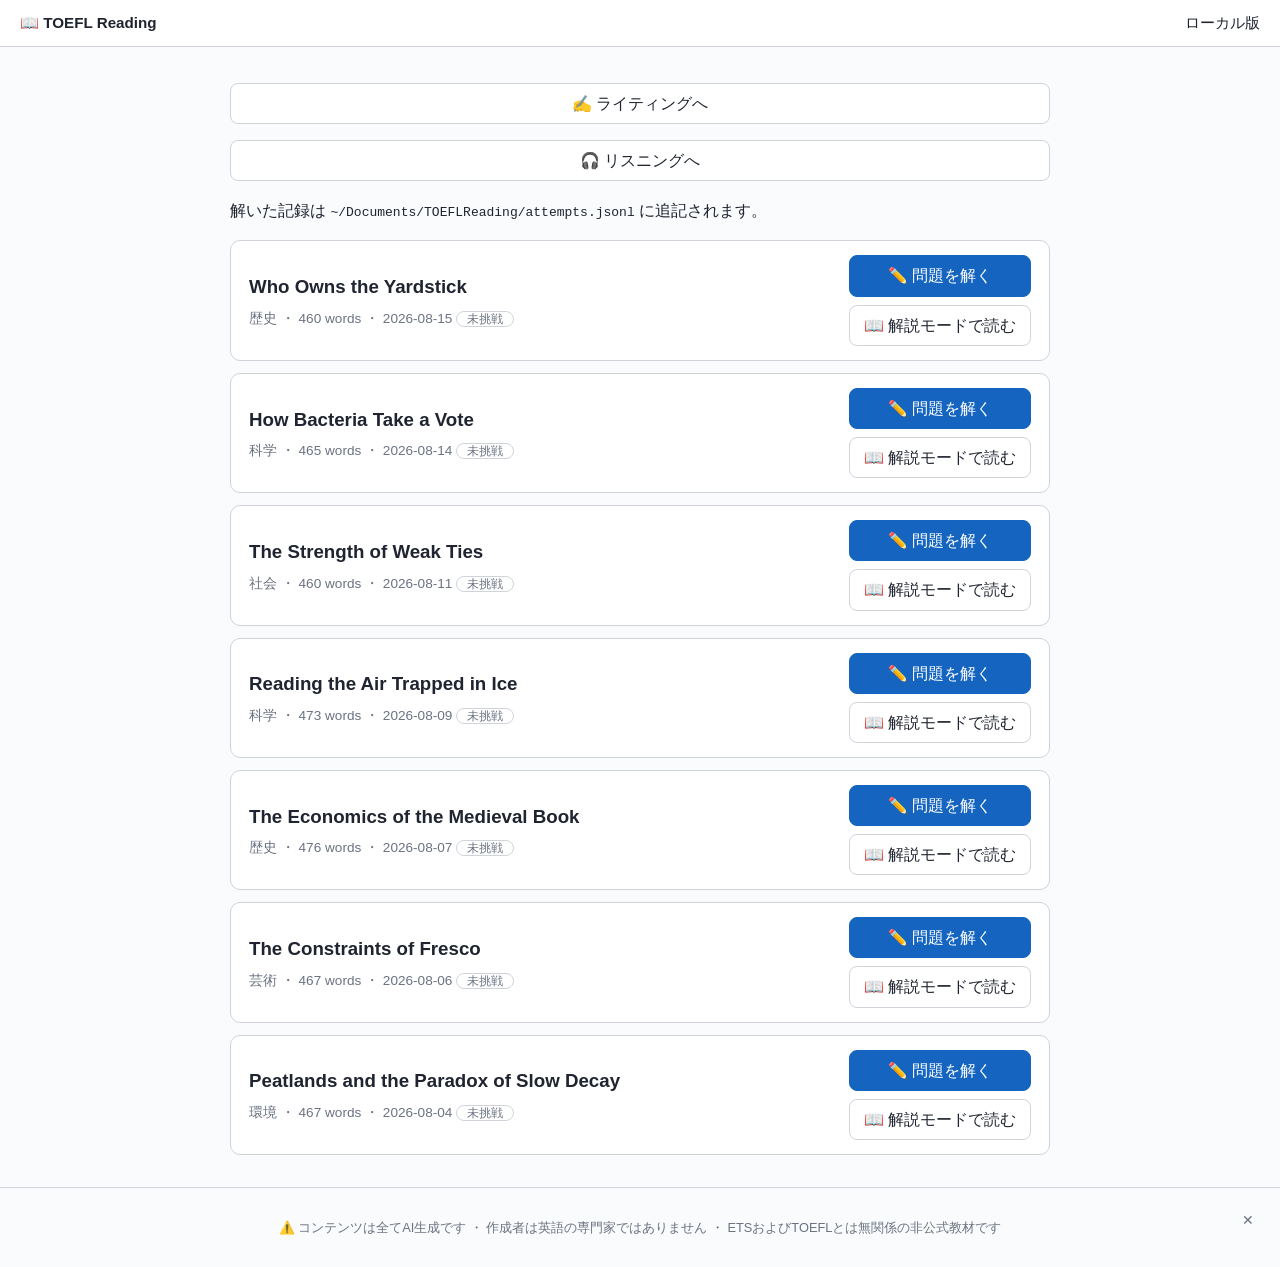
==== app/ui/index.html @ ea63d79f "feat: リスニングの一覧画面を追加する 読解・ライティングの一覧と同じカードの形にした。再生時間は保存せず、 語数から毎分150語で概算する(台本を直すたびに実時間と食い違わないため)。  Co-" ====
<!DOCTYPE html>
<html lang="ja">
<head>
  <meta charset="utf-8">
  <title>TOEFL Reading</title>
  <link rel="stylesheet" href="../../docs/css/style.css">
</head>
<body>
  <header class="site-header">
    <a class="brand" href="index.html">📖 TOEFL Reading</a>
    <span>ローカル版</span>
  </header>
  <main class="page">
    <p class="card-actions"><a class="button" href="writing.html">✍️ ライティングへ</a></p>
    <p class="card-actions"><a class="button" href="listening.html">🎧 リスニングへ</a></p>
    <p>解いた記録は <code>~/Documents/TOEFLReading/attempts.jsonl</code> に追記されます。</p>
    <div id="passage-list"><p class="hint">読み込み中…</p></div>
  </main>
  <footer class="site-footer">
    <p>⚠️ コンテンツは全てAI生成です ・ 作成者は英語の専門家ではありません ・ ETSおよびTOEFLとは無関係の非公式教材です</p>
  </footer>
  <script src="../../docs/js/escape.js"></script>
  <script src="../../docs/js/textmatch.js"></script>
  <script src="../../docs/js/footer.js"></script>
  <script src="js/store.native.js"></script>
  <script>
    window.READER_URL = "reader.html";
    window.DATA_BASE = "../../docs/";
  </script>
  <script src="../../docs/js/app.js"></script>
</body>
</html>
---- docs/css/style.css ----
:root {
  --accent: #1565c0;
  --accent-green: #2e7d32;
  --danger: #c62828;
  --border: #d0d4da;
  --bg: #fafbfc;
  --text: #1f2430;
  --muted: #6b7280;
}
* { box-sizing: border-box; }
body {
  margin: 0;
  font-family: -apple-system, BlinkMacSystemFont, "Hiragino Sans", "Noto Sans JP", sans-serif;
  color: var(--text);
  background: var(--bg);
  line-height: 1.7;
  /* ヘッダーとフッターの実高から本文領域が決まるようにする(固定値を持たない) */
  display: flex;
  flex-direction: column;
  min-height: 100vh;
}
/* リーダー画面のみビューポート高に固定する。min-height だけでは上限にならず、
   #reader-main が内容分まで伸びてペインの overflow が発動しないため。 */
body.reader-page { height: 100vh; overflow: hidden; }
a { color: var(--accent); }

.site-header {
  display: flex; justify-content: space-between; align-items: center; gap: 12px;
  padding: 10px 20px; border-bottom: 1px solid var(--border); background: #fff;
  font-size: .95em;
}
.site-header .brand { font-weight: 700; color: var(--text); text-decoration: none; }
.site-footer {
  padding: 16px 20px; border-top: 1px solid var(--border);
  font-size: .8em; color: var(--muted); text-align: center;
}
/* 免責フッターの折りたたみ(js/footer.js が組み立てる) */
.footer-full { position: relative; }
.footer-toggle {
  position: absolute; top: -6px; right: 0;
  border: none; background: none; color: var(--muted);
  padding: 2px 6px; font-size: 1.1em; line-height: 1; cursor: pointer;
}
.footer-toggle:hover { color: var(--text); }
.footer-mini { margin: 0; }
.footer-expand {
  border: none; background: none; padding: 0;
  font: inherit; color: inherit; cursor: pointer;
  text-decoration: underline dotted;
}
.footer-expand:hover { color: var(--text); }
.site-footer.collapsed .footer-full { display: none; }
.site-footer:not(.collapsed) .footer-mini { display: none; }

/* 一覧・ガイド */
.page { max-width: 860px; margin: 0 auto; padding: 20px; flex: 1; width: 100%; }
.prose { max-width: 720px; margin: 0 auto; padding: 20px; flex: 1; width: 100%; }
.prose pre { background: #eef1f5; padding: 12px; border-radius: 8px; overflow-x: auto; }
.card {
  display: flex; justify-content: space-between; align-items: center; gap: 16px;
  background: #fff; border: 1px solid var(--border); border-radius: 10px;
  padding: 14px 18px; margin-bottom: 12px;
}
.card h3 { margin: 0 0 4px; }
.card .meta { margin: 0; font-size: .85em; color: var(--muted); }
.card-actions { display: flex; flex-direction: column; gap: 8px; flex-shrink: 0; }
.badge { border: 1px solid var(--border); border-radius: 12px; padding: 1px 10px; font-size: .85em; }
.badge.done { border-color: var(--accent-green); color: var(--accent-green); }

/* ボタン */
.button, button {
  font: inherit; padding: 6px 14px; border-radius: 8px; border: 1px solid var(--border);
  background: #fff; color: var(--text); cursor: pointer;
  text-decoration: none; text-align: center; display: inline-block;
}
.button.primary, button.primary { background: var(--accent); border-color: var(--accent); color: #fff; }
button.anki { background: var(--accent-green); border-color: var(--accent-green); color: #fff; }
button:disabled { opacity: .4; cursor: not-allowed; }

/* リーダー左右分割 */
#reader-main { display: flex; flex: 1; min-height: 0; }
#passage-pane, #prompt-pane {
  flex: 1.2; padding: 18px 24px; border-right: 1px solid var(--border);
  overflow-y: auto; background: #fff; min-height: 0;
}
#right-pane { flex: 1; overflow-y: auto; min-height: 0; }
mark { background: rgba(21, 101, 192, .25); padding: 0 2px; }

/* 解答モード */
.question-card { padding: 18px 20px; }
.choices { display: flex; flex-direction: column; gap: 8px; margin: 12px 0; }
.choice { text-align: left; }
.choice.selected { border-color: var(--accent); background: rgba(21, 101, 192, .08); }
.nav-row { display: flex; justify-content: space-between; margin-top: 16px; }
.result-card { padding: 30px 20px; text-align: center; }
.result-card .score { font-size: 1.8em; font-weight: 700; margin: 0 0 8px; }

/* 解説モード */
.w { cursor: pointer; }
.w:hover { text-decoration: underline; }
.w.vocab-word { border-bottom: 1px dotted rgba(46, 125, 50, .75); }
/* 台本の話者名。本文と区別できれば十分なので色だけ変える。 */
.speaker { color: var(--muted); }
.w.active { outline: 2px solid var(--accent-green); background: rgba(46, 125, 50, .3); }
.tabs { display: flex; border-bottom: 1px solid var(--border); }
.tab { flex: 1; border: none; border-radius: 0; background: none; padding: 10px; color: var(--muted); }
.tab.on { font-weight: 700; color: var(--text); border-bottom: 2px solid var(--accent-green); }
#panel-body { padding: 14px 18px; font-size: .95em; }
#panel-body p { margin: 2px 0 6px; }
.label {
  font-size: .72em; text-transform: uppercase; letter-spacing: .05em;
  color: var(--muted); margin-top: 10px;
}
.word { margin: 0 0 6px; font-size: 1.2em; }
/* システム辞書の本文。改行と発音記号をそのまま活かす。
   語によっては1800字を超えるため、パネル全体を押し下げないよう高さを止める。 */
.dict-text {
  white-space: pre-wrap;
  max-height: 16em; overflow-y: auto;
  border-left: 2px solid var(--border); padding-left: 10px;
}
.btn-row { display: flex; gap: 8px; align-items: center; margin-top: 12px; }
.hint { color: var(--muted); font-size: .85em; }
.error { color: var(--danger); padding: 20px; }
.quiz-review { border: 1px solid var(--border); border-radius: 8px; padding: 10px 12px; margin-bottom: 10px; }
.quiz-review.ok { border-left: 3px solid var(--accent-green); }
.quiz-review.ng { border-left: 3px solid var(--danger); }
.explanation { color: var(--muted); font-size: .9em; }

/* モーダル */
.modal-backdrop {
  position: fixed; inset: 0; background: rgba(0, 0, 0, .4);
  display: flex; align-items: center; justify-content: center;
}
.modal { background: #fff; border-radius: 10px; padding: 20px 24px; min-width: 280px; }
.modal input {
  font: inherit; padding: 6px 8px; border: 1px solid var(--border);
  border-radius: 6px; width: 100%;
}

@media (max-width: 800px) {
  /* 縦積みでは各ペインを個別スクロールさせず、ページ全体をスクロールさせる */
  body.reader-page { height: auto; overflow: visible; }
  #reader-main { flex-direction: column; flex: none; }
  #passage-pane, #prompt-pane, #right-pane { overflow-y: visible; }
  #passage-pane, #prompt-pane { border-right: none; border-bottom: 1px solid var(--border); }
  .card { flex-direction: column; align-items: stretch; }
}

/* --- ライティング --- */
#prompt-pane .post {
  background: #f7f7f5;
  border-left: 3px solid #ccc;
  padding: 12px 16px;
  margin: 12px 0;
}
#prompt-pane .post-professor { border-left-color: #2e7d32; }
#prompt-pane .post-name { font-weight: 600; margin: 0 0 4px; }
.attempts { list-style: none; margin: -6px 0 12px; padding: 0 18px; }
.attempts li { margin: 2px 0; }
#essay-input {
  width: 100%;
  min-height: 320px;
  font: inherit;
  line-height: 1.7;
  padding: 12px;
  border: 1px solid #ccc;
  border-radius: 4px;
  resize: vertical;
}
#timer.over { color: #c62828; font-weight: 600; }
.pane-header {
  display: flex;
  justify-content: space-between;
  align-items: baseline;
}
.grading { padding: 40px 0; text-align: center; }
.criterion { margin: 12px 0; }
.criterion-name { margin: 0 0 2px; }
.correction {
  border-left: 3px solid #e0a800;
  padding: 8px 14px;
  margin: 12px 0;
}
.correction .original { color: #777; text-decoration: line-through; margin: 0; }
.correction .revised { margin: 4px 0; }
.essay-text {
  white-space: pre-wrap;
  background: #f7f7f5;
  padding: 12px;
  border-radius: 4px;
  font: inherit;
  line-height: 1.7;
}
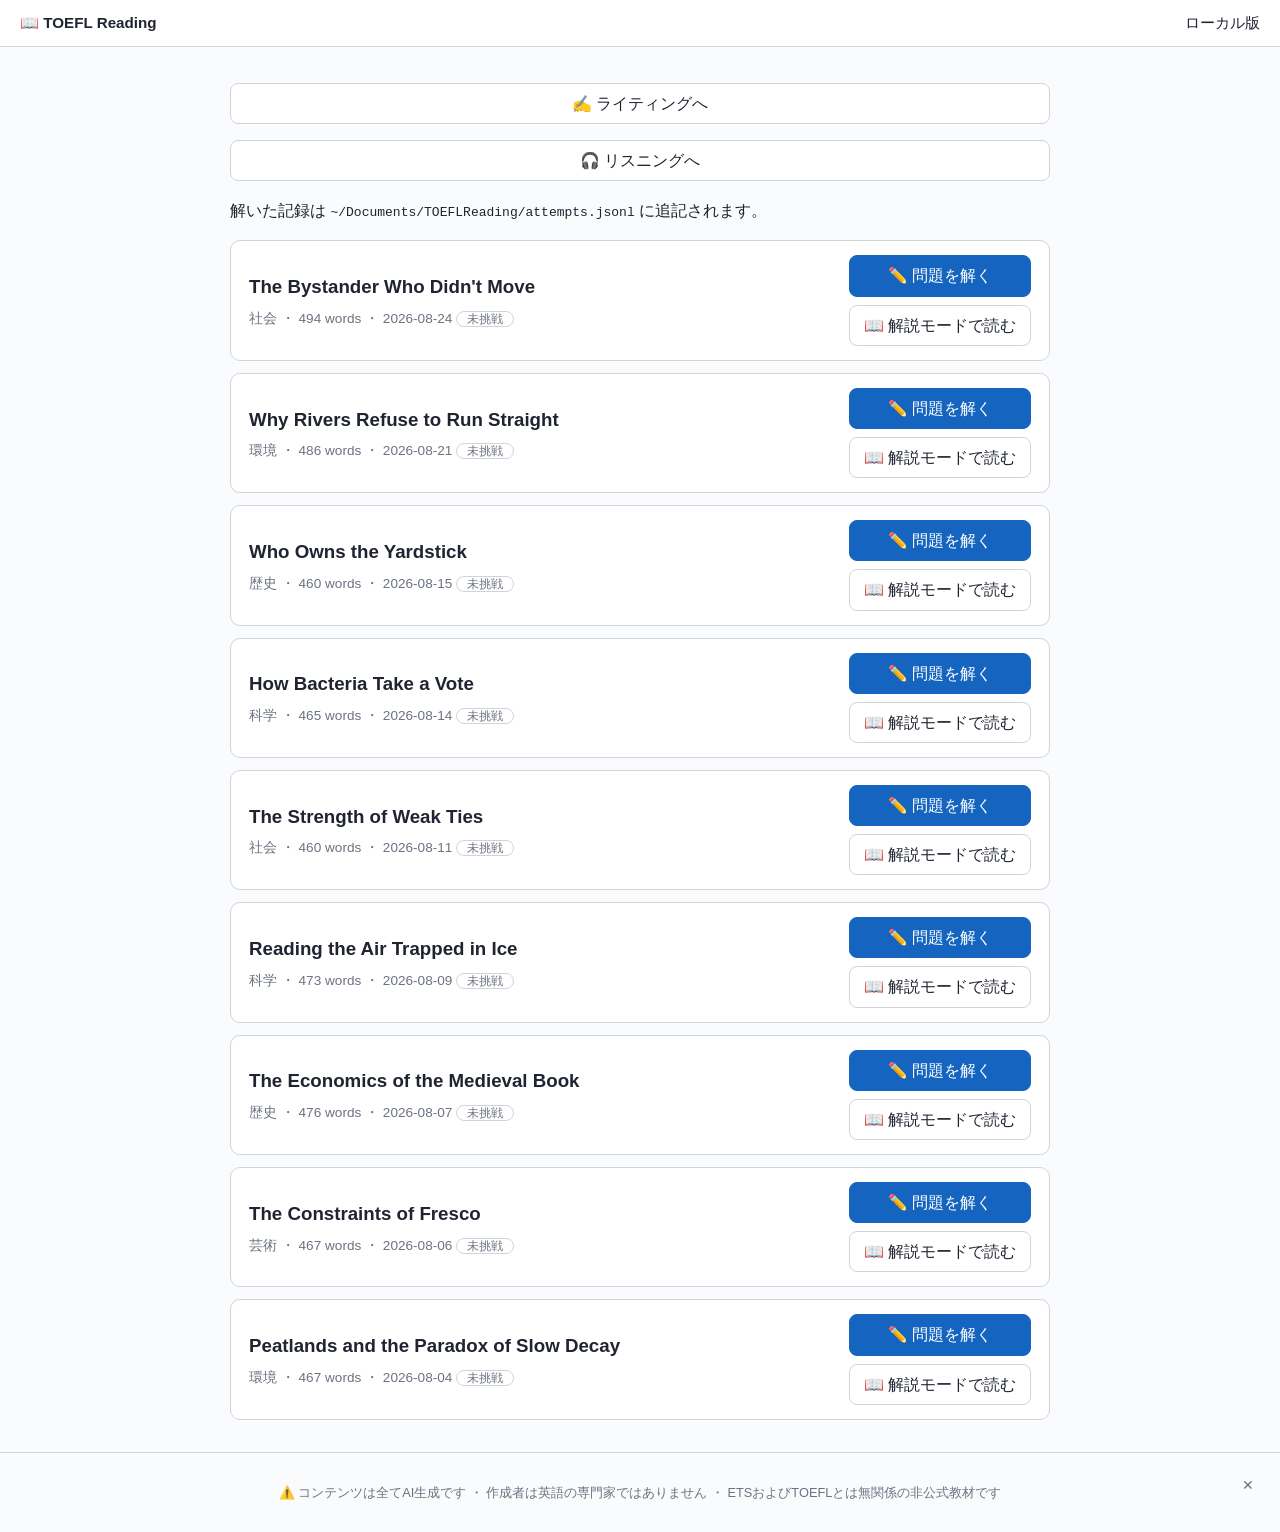
==== commit 80037e7e: "feat: window.webkit.messageHandlersをwry IPC向けにポリフィルする 既存の*.native.jsは無変更のまま、app-shell(wry)のwindow.ip" ====
--- a/app/ui/index.html
+++ b/app/ui/index.html
@@ -22,6 +22,7 @@
   <script src="../../docs/js/escape.js"></script>
   <script src="../../docs/js/textmatch.js"></script>
   <script src="../../docs/js/footer.js"></script>
+  <script src="js/native-ipc-shim.js"></script>
   <script src="js/store.native.js"></script>
   <script>
     window.READER_URL = "reader.html";
--- a/docs/css/style.css
+++ b/docs/css/style.css
@@ -112,13 +112,52 @@
   color: var(--muted); margin-top: 10px;
 }
 .word { margin: 0 0 6px; font-size: 1.2em; }
-/* システム辞書の本文。改行と発音記号をそのまま活かす。
-   語によっては1800字を超えるため、パネル全体を押し下げないよう高さを止める。 */
-.dict-text {
-  white-space: pre-wrap;
-  max-height: 16em; overflow-y: auto;
-  border-left: 2px solid var(--border); padding-left: 10px;
-}
+/* システム辞書。辞書が返すのは改行を1つも含まない一続きのテキストで、
+   語によっては2万字を超える(the=14,070字, set=15,910字, take=26,310字)。
+   dictformat.js が切り分けた塊をここで組み直す。
+   パネル全体を押し下げないよう、高さは止めて中でスクロールさせる。
+   #panel-body p が id を含むため、打ち消すにはクラス2つ分の詳細度が要る。 */
+.dict-entry {
+  max-height: 22em; overflow-y: auto;
+  border-left: 2px solid var(--border); padding-left: 12px;
+}
+#panel-body .dict-entry p { margin: 0; }
+#panel-body .dict-entry > :first-child { margin-top: 0; }
+#panel-body .dict-entry .dict-word { font-size: 1.05em; font-weight: 700; }
+#panel-body .dict-entry .dict-pron { font-weight: 400; color: var(--muted); }
+#panel-body .dict-entry .dict-pos {
+  margin: 14px 0 2px; font-size: .8em; font-weight: 700;
+  letter-spacing: .05em; color: var(--accent-green);
+}
+#panel-body .dict-entry .dict-sense { display: flex; gap: 8px; margin-top: 6px; }
+#panel-body .dict-entry .dict-sense.sub { padding-left: 18px; }
+#panel-body .dict-entry .dict-num {
+  flex: 0 0 auto; min-width: 1.5em; text-align: right;
+  color: var(--muted); font-weight: 700; font-variant-numeric: tabular-nums;
+}
+/* 例文の ▸ は切り分けのときに外している。目印はここで戻す。
+   折り返した2行目が ▸ の下に潜らないよう、ぶら下げインデントにする。 */
+#panel-body .dict-entry .dict-ex {
+  margin: 2px 0 2px 26px; color: var(--muted); font-size: .95em;
+  padding-left: 1.2em; text-indent: -1.2em;
+}
+#panel-body .dict-entry .dict-ex::before { content: "▸ "; }
+/* 枝番(a. b.)の中の例文は、枝番の字下げに合わせてもう一段下げる */
+#panel-body .dict-entry .dict-ex.sub { margin-left: 44px; }
+#panel-body .dict-entry .dict-note { margin-top: 4px; color: var(--muted); }
+
+/* リスニングの再生画面。本文が無いので中央に寄せる。 */
+.audio-stage { padding: 40px 20px; text-align: center; }
+.audio-stage audio { display: none; }
+
+/* 復習モードの音声バー。台本の上に固定して、スクロールしても届くようにする。 */
+.review-audio {
+  position: sticky; top: 0; z-index: 1;
+  background: #fff; border-bottom: 1px solid var(--border);
+  padding: 8px 0; margin-bottom: 8px;
+}
+.review-audio audio { width: 100%; }
+
 .btn-row { display: flex; gap: 8px; align-items: center; margin-top: 12px; }
 .hint { color: var(--muted); font-size: .85em; }
 .error { color: var(--danger); padding: 20px; }
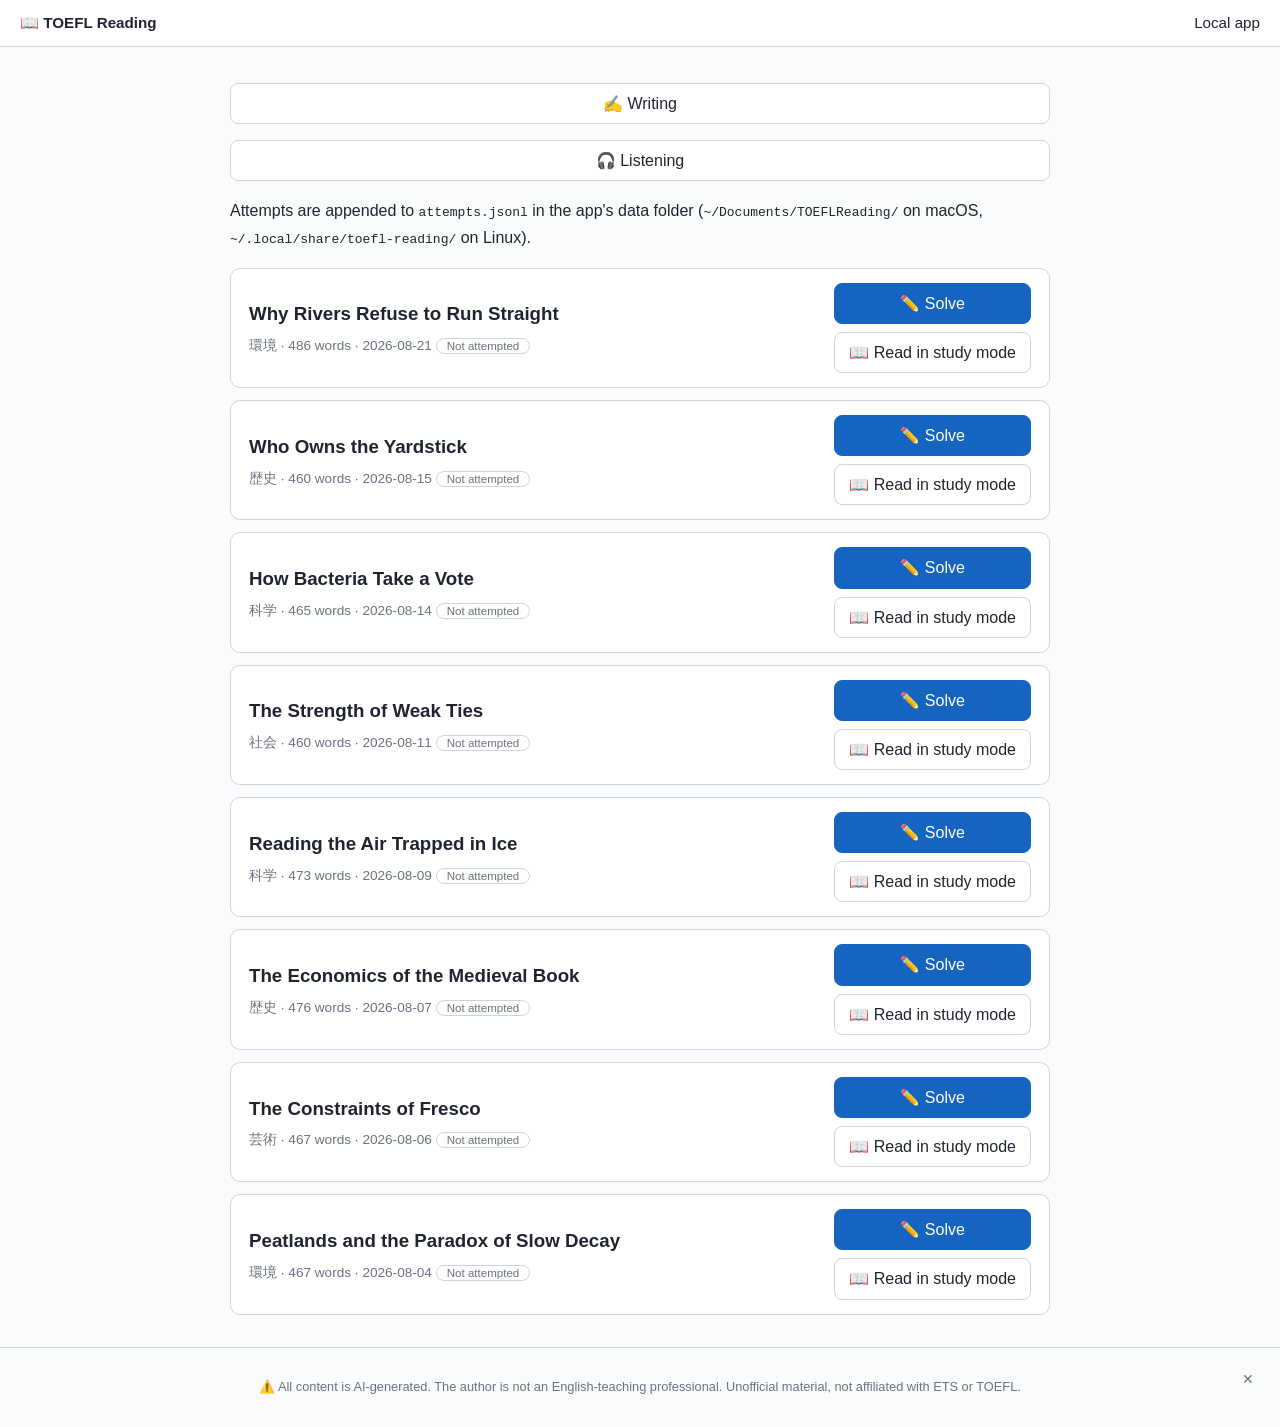
==== commit 4777d363: "refactor: make the app English-only, drop the dictionary feature, cut tests - Translate all UI text," ====
--- a/app/ui/index.html
+++ b/app/ui/index.html
@@ -1,5 +1,5 @@
 <!DOCTYPE html>
-<html lang="ja">
+<html lang="en">
 <head>
   <meta charset="utf-8">
   <title>TOEFL Reading</title>
@@ -8,16 +8,16 @@
 <body>
   <header class="site-header">
     <a class="brand" href="index.html">📖 TOEFL Reading</a>
-    <span>ローカル版</span>
+    <span>Local app</span>
   </header>
   <main class="page">
-    <p class="card-actions"><a class="button" href="writing.html">✍️ ライティングへ</a></p>
-    <p class="card-actions"><a class="button" href="listening.html">🎧 リスニングへ</a></p>
-    <p>解いた記録は <code>~/Documents/TOEFLReading/attempts.jsonl</code> に追記されます。</p>
-    <div id="passage-list"><p class="hint">読み込み中…</p></div>
+    <p class="card-actions"><a class="button" href="writing.html">✍️ Writing</a></p>
+    <p class="card-actions"><a class="button" href="listening.html">🎧 Listening</a></p>
+    <p>Attempts are appended to <code>attempts.jsonl</code> in the app's data folder (<code>~/Documents/TOEFLReading/</code> on macOS, <code>~/.local/share/toefl-reading/</code> on Linux).</p>
+    <div id="passage-list"><p class="hint">Loading…</p></div>
   </main>
   <footer class="site-footer">
-    <p>⚠️ コンテンツは全てAI生成です ・ 作成者は英語の専門家ではありません ・ ETSおよびTOEFLとは無関係の非公式教材です</p>
+    <p>⚠️ All content is AI-generated. The author is not an English-teaching professional. Unofficial material, not affiliated with ETS or TOEFL.</p>
   </footer>
   <script src="../../docs/js/escape.js"></script>
   <script src="../../docs/js/textmatch.js"></script>
--- a/docs/css/style.css
+++ b/docs/css/style.css
@@ -14,13 +14,13 @@
   color: var(--text);
   background: var(--bg);
   line-height: 1.7;
-  /* ヘッダーとフッターの実高から本文領域が決まるようにする(固定値を持たない) */
+  /* Let the content area follow the actual header and footer heights (no fixed values) */
   display: flex;
   flex-direction: column;
   min-height: 100vh;
 }
-/* リーダー画面のみビューポート高に固定する。min-height だけでは上限にならず、
-   #reader-main が内容分まで伸びてペインの overflow が発動しないため。 */
+/* Only the reader page is fixed to the viewport height. min-height alone is not an upper
+   bound: #reader-main grows to fit its content and the panes' overflow never kicks in. */
 body.reader-page { height: 100vh; overflow: hidden; }
 a { color: var(--accent); }
 
@@ -34,7 +34,7 @@
   padding: 16px 20px; border-top: 1px solid var(--border);
   font-size: .8em; color: var(--muted); text-align: center;
 }
-/* 免責フッターの折りたたみ(js/footer.js が組み立てる) */
+/* Collapsing of the disclaimer footer (built by js/footer.js) */
 .footer-full { position: relative; }
 .footer-toggle {
   position: absolute; top: -6px; right: 0;
@@ -52,7 +52,7 @@
 .site-footer.collapsed .footer-full { display: none; }
 .site-footer:not(.collapsed) .footer-mini { display: none; }
 
-/* 一覧・ガイド */
+/* List and guide pages */
 .page { max-width: 860px; margin: 0 auto; padding: 20px; flex: 1; width: 100%; }
 .prose { max-width: 720px; margin: 0 auto; padding: 20px; flex: 1; width: 100%; }
 .prose pre { background: #eef1f5; padding: 12px; border-radius: 8px; overflow-x: auto; }
@@ -67,7 +67,6 @@
 .badge { border: 1px solid var(--border); border-radius: 12px; padding: 1px 10px; font-size: .85em; }
 .badge.done { border-color: var(--accent-green); color: var(--accent-green); }
 
-/* ボタン */
 .button, button {
   font: inherit; padding: 6px 14px; border-radius: 8px; border: 1px solid var(--border);
   background: #fff; color: var(--text); cursor: pointer;
@@ -77,7 +76,7 @@
 button.anki { background: var(--accent-green); border-color: var(--accent-green); color: #fff; }
 button:disabled { opacity: .4; cursor: not-allowed; }
 
-/* リーダー左右分割 */
+/* Reader: left/right split */
 #reader-main { display: flex; flex: 1; min-height: 0; }
 #passage-pane, #prompt-pane {
   flex: 1.2; padding: 18px 24px; border-right: 1px solid var(--border);
@@ -86,7 +85,7 @@
 #right-pane { flex: 1; overflow-y: auto; min-height: 0; }
 mark { background: rgba(21, 101, 192, .25); padding: 0 2px; }
 
-/* 解答モード */
+/* Solve mode */
 .question-card { padding: 18px 20px; }
 .choices { display: flex; flex-direction: column; gap: 8px; margin: 12px 0; }
 .choice { text-align: left; }
@@ -95,11 +94,11 @@
 .result-card { padding: 30px 20px; text-align: center; }
 .result-card .score { font-size: 1.8em; font-weight: 700; margin: 0 0 8px; }
 
-/* 解説モード */
+/* Study mode */
 .w { cursor: pointer; }
 .w:hover { text-decoration: underline; }
 .w.vocab-word { border-bottom: 1px dotted rgba(46, 125, 50, .75); }
-/* 台本の話者名。本文と区別できれば十分なので色だけ変える。 */
+/* Speaker names in a script. Telling them apart from the text is enough: color only. */
 .speaker { color: var(--muted); }
 .w.active { outline: 2px solid var(--accent-green); background: rgba(46, 125, 50, .3); }
 .tabs { display: flex; border-bottom: 1px solid var(--border); }
@@ -112,45 +111,12 @@
   color: var(--muted); margin-top: 10px;
 }
 .word { margin: 0 0 6px; font-size: 1.2em; }
-/* システム辞書。辞書が返すのは改行を1つも含まない一続きのテキストで、
-   語によっては2万字を超える(the=14,070字, set=15,910字, take=26,310字)。
-   dictformat.js が切り分けた塊をここで組み直す。
-   パネル全体を押し下げないよう、高さは止めて中でスクロールさせる。
-   #panel-body p が id を含むため、打ち消すにはクラス2つ分の詳細度が要る。 */
-.dict-entry {
-  max-height: 22em; overflow-y: auto;
-  border-left: 2px solid var(--border); padding-left: 12px;
-}
-#panel-body .dict-entry p { margin: 0; }
-#panel-body .dict-entry > :first-child { margin-top: 0; }
-#panel-body .dict-entry .dict-word { font-size: 1.05em; font-weight: 700; }
-#panel-body .dict-entry .dict-pron { font-weight: 400; color: var(--muted); }
-#panel-body .dict-entry .dict-pos {
-  margin: 14px 0 2px; font-size: .8em; font-weight: 700;
-  letter-spacing: .05em; color: var(--accent-green);
-}
-#panel-body .dict-entry .dict-sense { display: flex; gap: 8px; margin-top: 6px; }
-#panel-body .dict-entry .dict-sense.sub { padding-left: 18px; }
-#panel-body .dict-entry .dict-num {
-  flex: 0 0 auto; min-width: 1.5em; text-align: right;
-  color: var(--muted); font-weight: 700; font-variant-numeric: tabular-nums;
-}
-/* 例文の ▸ は切り分けのときに外している。目印はここで戻す。
-   折り返した2行目が ▸ の下に潜らないよう、ぶら下げインデントにする。 */
-#panel-body .dict-entry .dict-ex {
-  margin: 2px 0 2px 26px; color: var(--muted); font-size: .95em;
-  padding-left: 1.2em; text-indent: -1.2em;
-}
-#panel-body .dict-entry .dict-ex::before { content: "▸ "; }
-/* 枝番(a. b.)の中の例文は、枝番の字下げに合わせてもう一段下げる */
-#panel-body .dict-entry .dict-ex.sub { margin-left: 44px; }
-#panel-body .dict-entry .dict-note { margin-top: 4px; color: var(--muted); }
 
-/* リスニングの再生画面。本文が無いので中央に寄せる。 */
+/* Listening playback screen. There is no body text, so center it. */
 .audio-stage { padding: 40px 20px; text-align: center; }
 .audio-stage audio { display: none; }
 
-/* 復習モードの音声バー。台本の上に固定して、スクロールしても届くようにする。 */
+/* Audio bar in review mode. Pinned above the script so it stays reachable while scrolling. */
 .review-audio {
   position: sticky; top: 0; z-index: 1;
   background: #fff; border-bottom: 1px solid var(--border);
@@ -166,7 +132,6 @@
 .quiz-review.ng { border-left: 3px solid var(--danger); }
 .explanation { color: var(--muted); font-size: .9em; }
 
-/* モーダル */
 .modal-backdrop {
   position: fixed; inset: 0; background: rgba(0, 0, 0, .4);
   display: flex; align-items: center; justify-content: center;
@@ -178,7 +143,7 @@
 }
 
 @media (max-width: 800px) {
-  /* 縦積みでは各ペインを個別スクロールさせず、ページ全体をスクロールさせる */
+  /* When stacked vertically, scroll the whole page instead of each pane separately */
   body.reader-page { height: auto; overflow: visible; }
   #reader-main { flex-direction: column; flex: none; }
   #passage-pane, #prompt-pane, #right-pane { overflow-y: visible; }
@@ -186,7 +151,7 @@
   .card { flex-direction: column; align-items: stretch; }
 }
 
-/* --- ライティング --- */
+/* --- Writing --- */
 #prompt-pane .post {
   background: #f7f7f5;
   border-left: 3px solid #ccc;
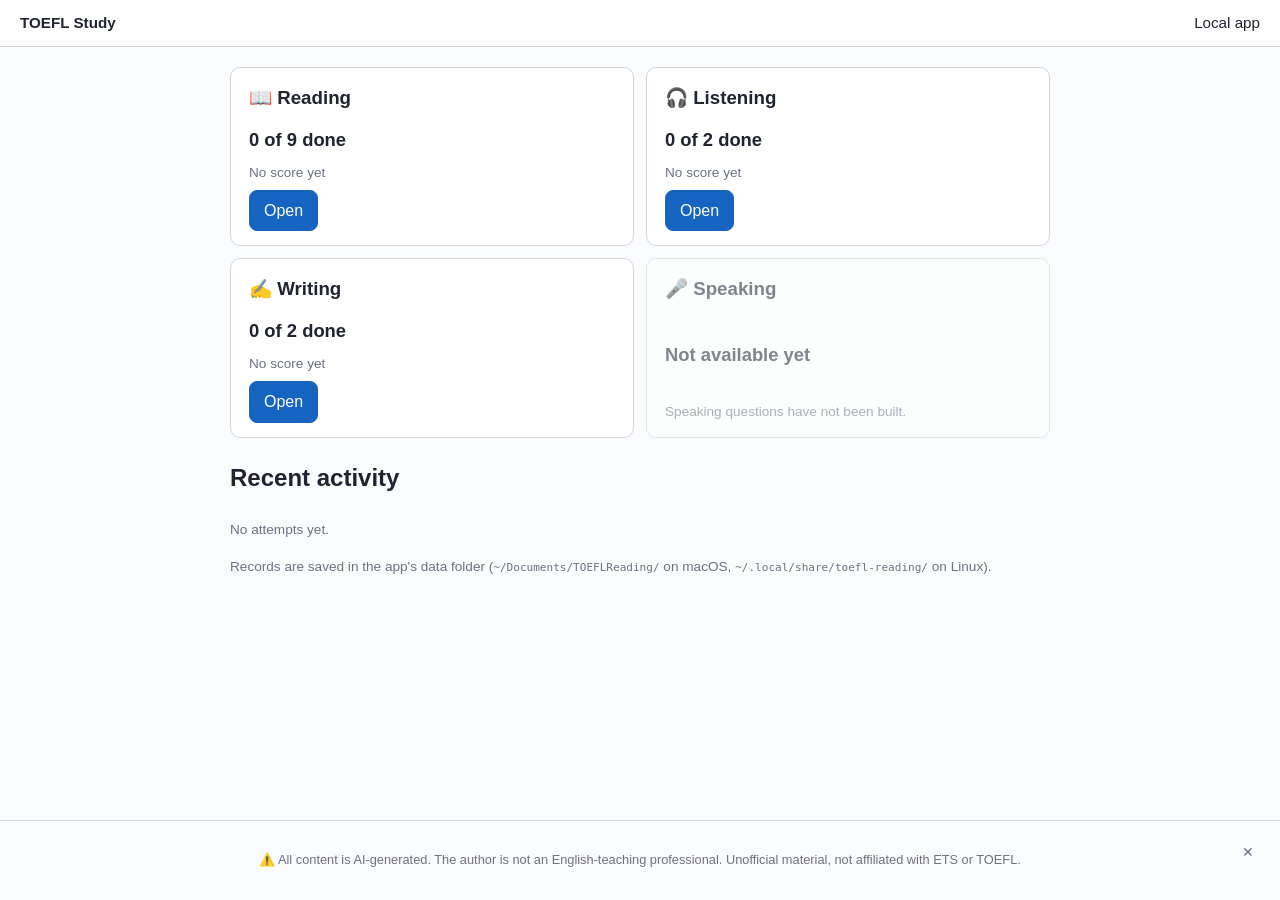
==== commit e99496a0: "feat: add a dashboard as the app's home screen - One card per skill (Reading, Listening, Writing) wi" ====
--- a/app/ui/index.html
+++ b/app/ui/index.html
@@ -2,32 +2,30 @@
 <html lang="en">
 <head>
   <meta charset="utf-8">
-  <title>TOEFL Reading</title>
+  <title>TOEFL Study</title>
   <link rel="stylesheet" href="../../docs/css/style.css">
 </head>
 <body>
   <header class="site-header">
-    <a class="brand" href="index.html">📖 TOEFL Reading</a>
+    <a class="brand" href="index.html">TOEFL Study</a>
     <span>Local app</span>
   </header>
   <main class="page">
-    <p class="card-actions"><a class="button" href="writing.html">✍️ Writing</a></p>
-    <p class="card-actions"><a class="button" href="listening.html">🎧 Listening</a></p>
-    <p>Attempts are appended to <code>attempts.jsonl</code> in the app's data folder (<code>~/Documents/TOEFLReading/</code> on macOS, <code>~/.local/share/toefl-reading/</code> on Linux).</p>
-    <div id="passage-list"><p class="hint">Loading…</p></div>
+    <div id="skill-cards" class="dashboard-grid"><p class="hint">Loading…</p></div>
+    <h2>Recent activity</h2>
+    <div id="recent-activity"></div>
+    <p class="hint">Records are saved in the app's data folder (<code>~/Documents/TOEFLReading/</code> on macOS, <code>~/.local/share/toefl-reading/</code> on Linux).</p>
   </main>
   <footer class="site-footer">
     <p>⚠️ All content is AI-generated. The author is not an English-teaching professional. Unofficial material, not affiliated with ETS or TOEFL.</p>
   </footer>
   <script src="../../docs/js/escape.js"></script>
-  <script src="../../docs/js/textmatch.js"></script>
   <script src="../../docs/js/footer.js"></script>
   <script src="js/native-ipc-shim.js"></script>
   <script src="js/store.native.js"></script>
-  <script>
-    window.READER_URL = "reader.html";
-    window.DATA_BASE = "../../docs/";
-  </script>
-  <script src="../../docs/js/app.js"></script>
+  <script src="js/listening.native.js"></script>
+  <script src="js/essays.native.js"></script>
+  <script>window.DATA_BASE = "../../docs/";</script>
+  <script src="js/dashboard.js"></script>
 </body>
 </html>
--- a/docs/css/style.css
+++ b/docs/css/style.css
@@ -196,3 +196,12 @@
   font: inherit;
   line-height: 1.7;
 }
+
+/* Dashboard (app home) */
+.dashboard-grid { display: grid; grid-template-columns: 1fr 1fr; gap: 12px; margin-bottom: 20px; }
+.skill-card { flex-direction: column; align-items: flex-start; gap: 6px; margin-bottom: 0; }
+.skill-card.disabled { opacity: .55; }
+.skill-progress { margin: 0; font-size: 1.15em; font-weight: 600; }
+.activity { list-style: none; margin: 0 0 16px; padding: 0; }
+.activity li { display: flex; gap: 14px; padding: 6px 0; border-bottom: 1px solid var(--border); }
+.activity-title { flex: 1; color: var(--text); }
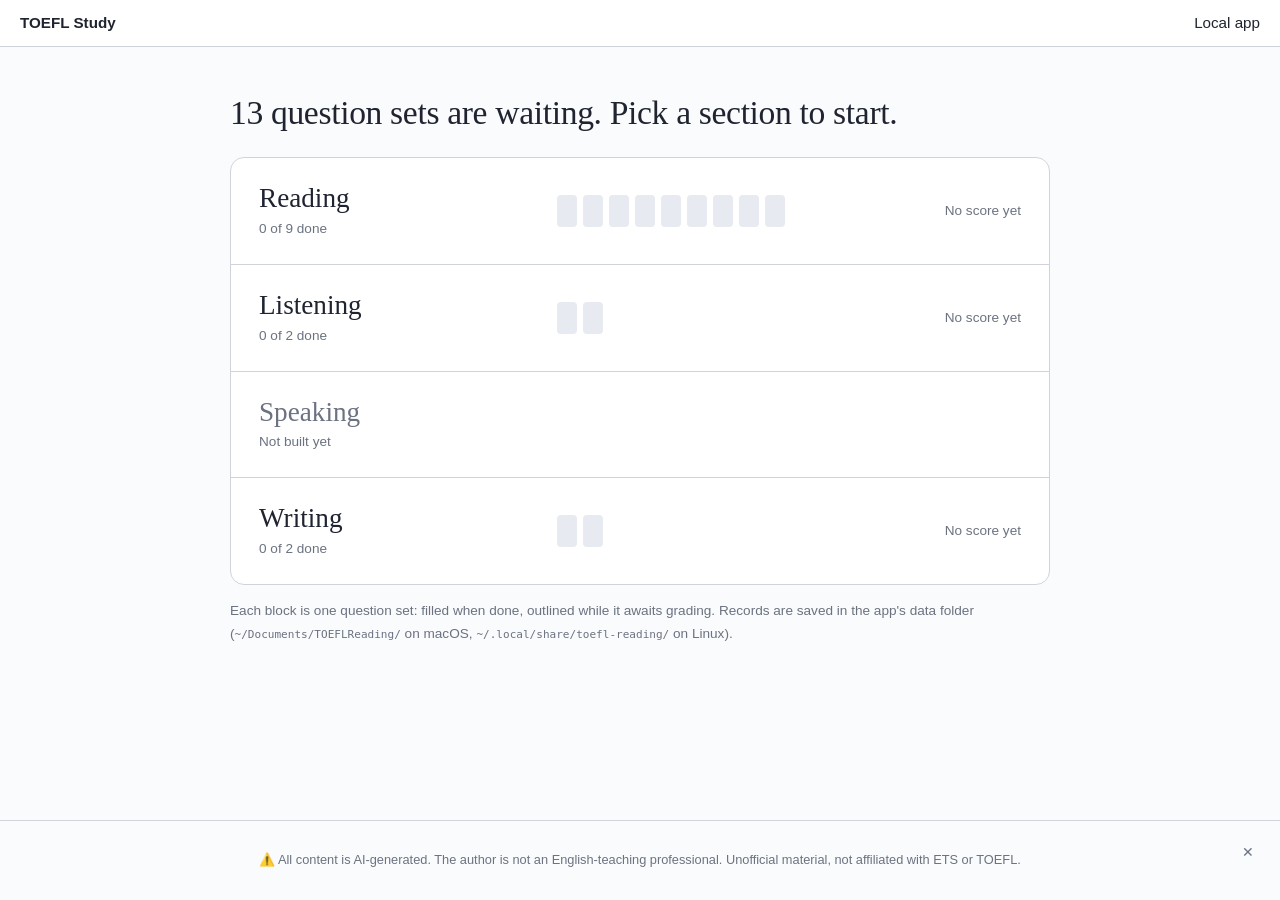
==== commit 3f9f1283: "feat: redesign the dashboard as a score sheet and drop recent activity - One row per skill in test o" ====
--- a/app/ui/index.html
+++ b/app/ui/index.html
@@ -11,10 +11,9 @@
     <span>Local app</span>
   </header>
   <main class="page">
-    <div id="skill-cards" class="dashboard-grid"><p class="hint">Loading…</p></div>
-    <h2>Recent activity</h2>
-    <div id="recent-activity"></div>
-    <p class="hint">Records are saved in the app's data folder (<code>~/Documents/TOEFLReading/</code> on macOS, <code>~/.local/share/toefl-reading/</code> on Linux).</p>
+    <h1 id="dash-headline" class="dash-headline">Loading…</h1>
+    <div id="skill-rows" class="sheet"></div>
+    <p class="hint">Each block is one question set: filled when done, outlined while it awaits grading. Records are saved in the app's data folder (<code>~/Documents/TOEFLReading/</code> on macOS, <code>~/.local/share/toefl-reading/</code> on Linux).</p>
   </main>
   <footer class="site-footer">
     <p>⚠️ All content is AI-generated. The author is not an English-teaching professional. Unofficial material, not affiliated with ETS or TOEFL.</p>
--- a/docs/css/style.css
+++ b/docs/css/style.css
@@ -197,11 +197,51 @@
   line-height: 1.7;
 }
 
-/* Dashboard (app home) */
-.dashboard-grid { display: grid; grid-template-columns: 1fr 1fr; gap: 12px; margin-bottom: 20px; }
-.skill-card { flex-direction: column; align-items: flex-start; gap: 6px; margin-bottom: 0; }
-.skill-card.disabled { opacity: .55; }
-.skill-progress { margin: 0; font-size: 1.15em; font-weight: 600; }
-.activity { list-style: none; margin: 0 0 16px; padding: 0; }
-.activity li { display: flex; gap: 14px; padding: 6px 0; border-bottom: 1px solid var(--border); }
-.activity-title { flex: 1; color: var(--text); }
+/* Dashboard (app home): a score sheet with one row per skill. Each skill has its own
+   colour, used only for its blocks. */
+.dash-headline {
+  font-family: "Iowan Old Style", "Palatino Linotype", Palatino, Georgia, serif;
+  font-size: 2.1em; font-weight: 500; line-height: 1.2; letter-spacing: -.01em;
+  margin: 26px 0 24px;
+}
+.sheet {
+  background: #fff; border: 1px solid var(--border); border-radius: 14px;
+  overflow: hidden; margin-bottom: 14px;
+}
+.skill-row {
+  display: grid; grid-template-columns: 270px 1fr 130px; align-items: center; gap: 10px 28px;
+  padding: 24px 28px; color: inherit; text-decoration: none;
+  border-top: 1px solid var(--border);
+}
+.skill-row:first-child { border-top: none; }
+a.skill-row:hover { background: #f3f6fc; }
+a.skill-row:focus-visible { outline: 3px solid var(--accent); outline-offset: -3px; }
+.skill-reading { --skill: #1f4fbf; }
+.skill-listening { --skill: #0b8577; }
+.skill-speaking { --skill: #b0711a; }
+.skill-writing { --skill: #7a3fb8; }
+.skill-name {
+  font-family: "Iowan Old Style", "Palatino Linotype", Palatino, Georgia, serif;
+  font-size: 1.7em; font-weight: 500; line-height: 1.2; margin: 0;
+}
+.skill-note { margin: 2px 0 0; font-size: .85em; color: var(--muted); }
+.skill-note.error { color: var(--danger); }
+.skill-row.unavailable .skill-name { color: var(--muted); }
+.blocks { display: flex; flex-wrap: wrap; gap: 6px; }
+.block { width: 20px; height: 32px; border-radius: 4px; background: #e7eaf0; }
+.block.done { background: var(--skill); }
+.block.pending { background: none; border: 2px solid var(--skill); }
+.skill-figure {
+  font-family: "Iowan Old Style", "Palatino Linotype", Palatino, Georgia, serif;
+  font-size: 2em; line-height: 1; font-variant-numeric: tabular-nums;
+  margin: 0; text-align: right;
+}
+.skill-figure small {
+  display: block; margin-top: 6px; font-size: .4em; color: var(--muted);
+  font-family: -apple-system, BlinkMacSystemFont, sans-serif;
+}
+.skill-figure.empty { font-family: inherit; font-size: .85em; color: var(--muted); }
+@media (max-width: 640px) {
+  .skill-row { grid-template-columns: 1fr; padding: 18px 20px; }
+  .skill-figure { text-align: left; }
+}
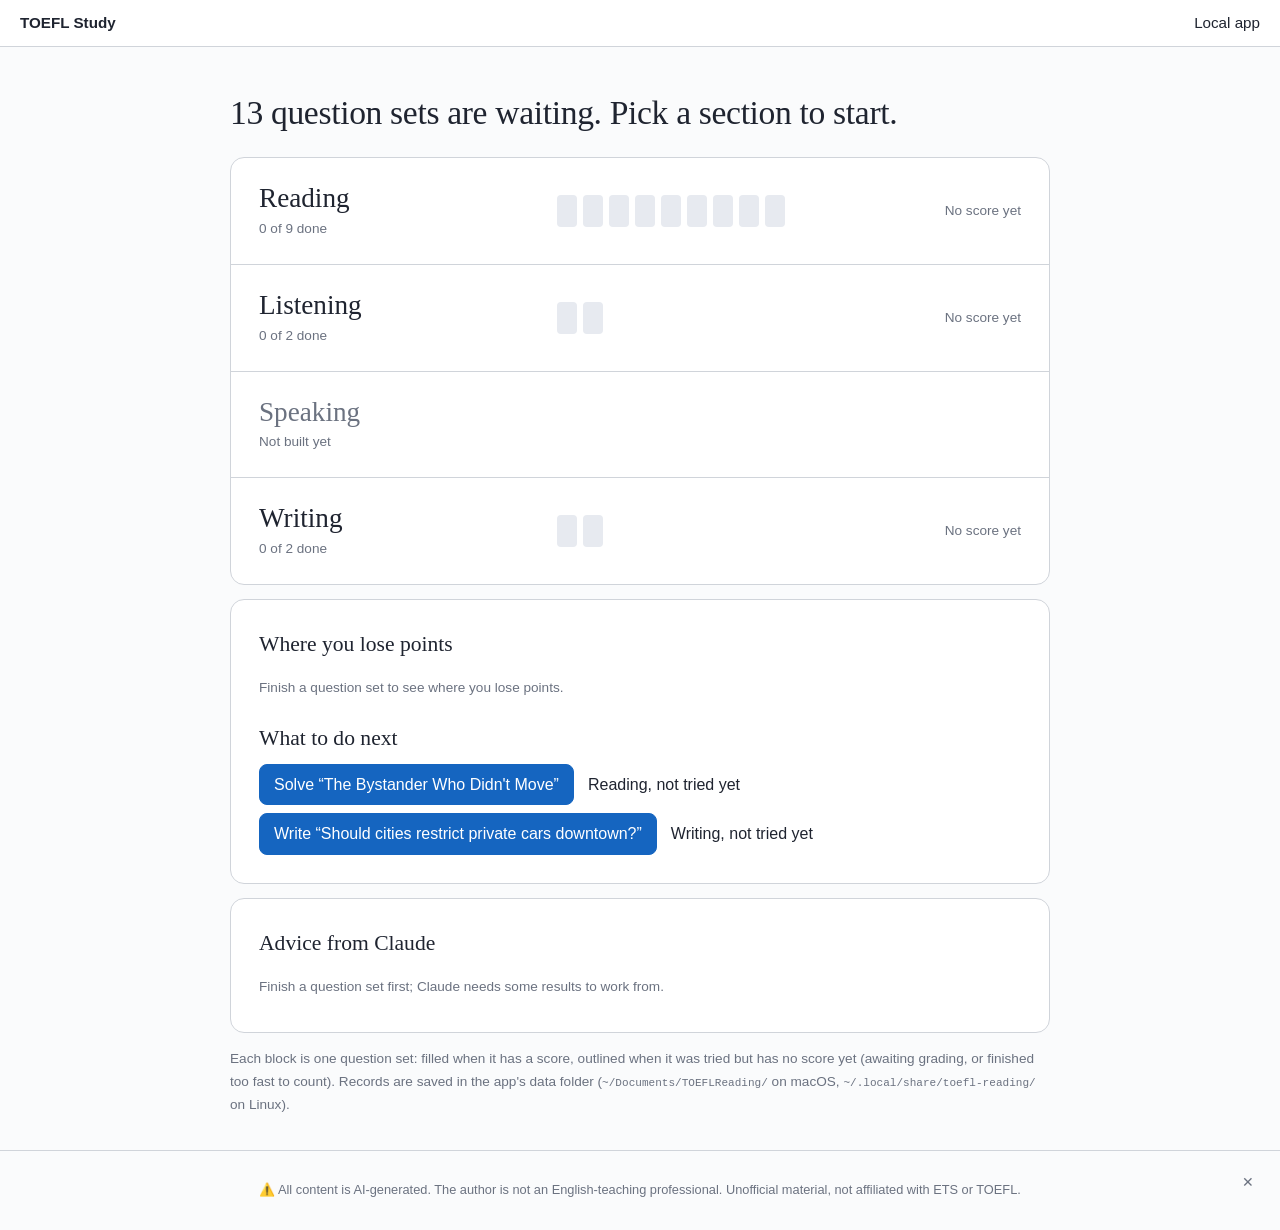
==== commit 7c1ff288: "feat: add study analysis and Claude advice to the dashboard - Analysis by rules: correct answers per" ====
--- a/app/ui/index.html
+++ b/app/ui/index.html
@@ -13,7 +13,9 @@
   <main class="page">
     <h1 id="dash-headline" class="dash-headline">Loading…</h1>
     <div id="skill-rows" class="sheet"></div>
-    <p class="hint">Each block is one question set: filled when done, outlined while it awaits grading. Records are saved in the app's data folder (<code>~/Documents/TOEFLReading/</code> on macOS, <code>~/.local/share/toefl-reading/</code> on Linux).</p>
+    <section id="analysis" class="panel"></section>
+    <section id="ai-advice" class="panel"></section>
+    <p class="hint">Each block is one question set: filled when it has a score, outlined when it was tried but has no score yet (awaiting grading, or finished too fast to count). Records are saved in the app's data folder (<code>~/Documents/TOEFLReading/</code> on macOS, <code>~/.local/share/toefl-reading/</code> on Linux).</p>
   </main>
   <footer class="site-footer">
     <p>⚠️ All content is AI-generated. The author is not an English-teaching professional. Unofficial material, not affiliated with ETS or TOEFL.</p>
@@ -25,6 +27,8 @@
   <script src="js/listening.native.js"></script>
   <script src="js/essays.native.js"></script>
   <script>window.DATA_BASE = "../../docs/";</script>
+  <script src="js/advisor.native.js"></script>
+  <script src="js/analysis.js"></script>
   <script src="js/dashboard.js"></script>
 </body>
 </html>
--- a/docs/css/style.css
+++ b/docs/css/style.css
@@ -241,7 +241,27 @@
   font-family: -apple-system, BlinkMacSystemFont, sans-serif;
 }
 .skill-figure.empty { font-family: inherit; font-size: .85em; color: var(--muted); }
+.panel {
+  background: #fff; border: 1px solid var(--border); border-radius: 14px;
+  padding: 6px 28px 20px; margin-bottom: 14px;
+}
+.panel:empty { display: none; }
+.panel h2 {
+  font-family: "Iowan Old Style", "Palatino Linotype", Palatino, Georgia, serif;
+  font-size: 1.35em; font-weight: 500; margin: 20px 0 8px;
+}
+.panel h3 { font-size: .9em; font-weight: 600; margin: 14px 0 4px; }
+.breakdown { list-style: none; margin: 0; padding: 0; }
+.breakdown li { display: grid; grid-template-columns: 200px 1fr 120px; align-items: center; gap: 16px; padding: 3px 0; }
+.breakdown-count { font-size: .85em; color: var(--muted); text-align: right; font-variant-numeric: tabular-nums; }
+.bar { height: 10px; border-radius: 5px; background: #e7eaf0; overflow: hidden; }
+.bar > span { display: block; height: 100%; border-radius: 5px; background: var(--accent); }
+.advice { margin: 0 0 12px; padding-left: 20px; }
+.advice li { margin: 4px 0; }
+.next-set { display: flex; align-items: center; gap: 14px; margin: 8px 0; }
 @media (max-width: 640px) {
   .skill-row { grid-template-columns: 1fr; padding: 18px 20px; }
+  .breakdown li { grid-template-columns: 1fr 1fr; }
+  .breakdown-count { grid-column: 2; }
   .skill-figure { text-align: left; }
 }
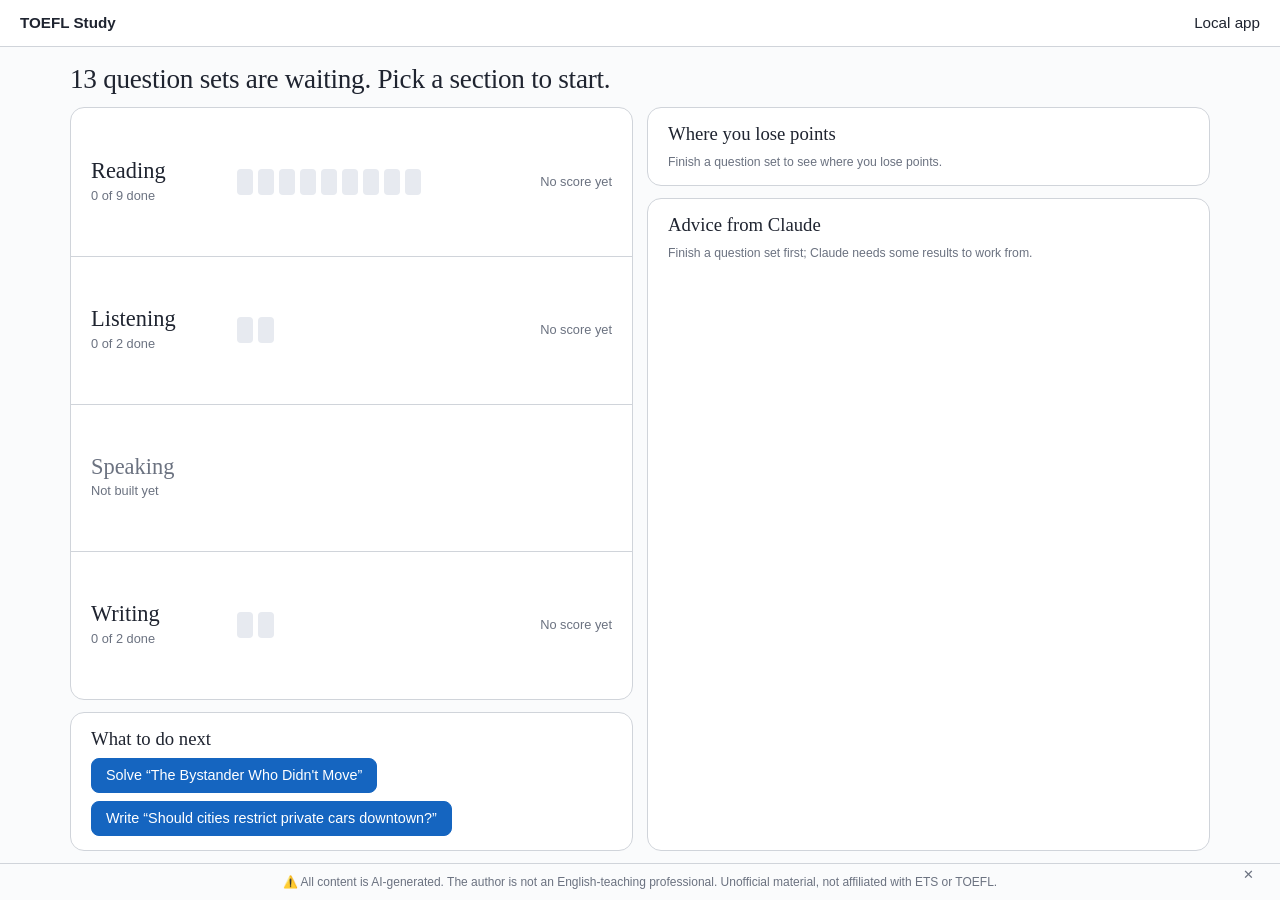
==== commit 4dd976aa: "feat: fit the dashboard in one window without scrolling - Two columns: section rows and next steps o" ====
--- a/app/ui/index.html
+++ b/app/ui/index.html
@@ -5,17 +5,21 @@
   <title>TOEFL Study</title>
   <link rel="stylesheet" href="../../docs/css/style.css">
 </head>
-<body>
+<body class="dashboard-page">
   <header class="site-header">
     <a class="brand" href="index.html">TOEFL Study</a>
     <span>Local app</span>
   </header>
-  <main class="page">
+  <main class="page dashboard">
     <h1 id="dash-headline" class="dash-headline">Loading…</h1>
-    <div id="skill-rows" class="sheet"></div>
-    <section id="analysis" class="panel"></section>
-    <section id="ai-advice" class="panel"></section>
-    <p class="hint">Each block is one question set: filled when it has a score, outlined when it was tried but has no score yet (awaiting grading, or finished too fast to count). Records are saved in the app's data folder (<code>~/Documents/TOEFLReading/</code> on macOS, <code>~/.local/share/toefl-reading/</code> on Linux).</p>
+    <div class="dash-column">
+      <div id="skill-rows" class="sheet"></div>
+      <section id="analysis-next" class="panel"></section>
+    </div>
+    <div class="dash-column">
+      <section id="analysis-breakdown" class="panel"></section>
+      <section id="ai-advice" class="panel fill"></section>
+    </div>
   </main>
   <footer class="site-footer">
     <p>⚠️ All content is AI-generated. The author is not an English-teaching professional. Unofficial material, not affiliated with ETS or TOEFL.</p>
--- a/docs/css/style.css
+++ b/docs/css/style.css
@@ -197,20 +197,36 @@
   line-height: 1.7;
 }
 
-/* Dashboard (app home): a score sheet with one row per skill. Each skill has its own
-   colour, used only for its blocks. */
+/* Dashboard (app home). Everything fits one window: the page itself never scrolls, and
+   a panel scrolls inside itself only when the window is too small for its content.
+   Each skill has its own colour, used only for its blocks. */
+body.dashboard-page { height: 100vh; overflow: hidden; }
+.page.dashboard {
+  max-width: 1180px; min-height: 0; padding: 10px 20px 12px;
+  display: grid; gap: 12px 14px;
+  grid-template-columns: minmax(0, 1fr) minmax(0, 1fr);
+  grid-template-rows: auto minmax(0, 1fr);
+}
+/* Two independent columns, so a tall panel on one side does not stretch the other. */
+.dash-column { display: flex; flex-direction: column; gap: 12px; min-height: 0; }
+.dash-column > .sheet, .dash-column > .panel.fill { flex: 1 1 0; }
+.dash-column > .panel { flex: 0 0 auto; }
+body.dashboard-page .site-footer { padding: 4px 20px; font-size: .75em; }
+body.dashboard-page .site-footer p { margin: 4px 0; }
 .dash-headline {
-  font-family: "Iowan Old Style", "Palatino Linotype", Palatino, Georgia, serif;
-  font-size: 2.1em; font-weight: 500; line-height: 1.2; letter-spacing: -.01em;
-  margin: 26px 0 24px;
-}
-.sheet {
+  grid-column: 1 / -1;
+  font-family: "Iowan Old Style", "Palatino Linotype", Palatino, Georgia, serif;
+  font-size: 1.7em; font-weight: 500; line-height: 1.2; letter-spacing: -.01em;
+  margin: 6px 0 0;
+}
+.sheet, .panel {
   background: #fff; border: 1px solid var(--border); border-radius: 14px;
-  overflow: hidden; margin-bottom: 14px;
-}
+  min-height: 0; overflow: auto;
+}
+.sheet { display: grid; grid-auto-rows: 1fr; }
 .skill-row {
-  display: grid; grid-template-columns: 270px 1fr 130px; align-items: center; gap: 10px 28px;
-  padding: 24px 28px; color: inherit; text-decoration: none;
+  display: grid; grid-template-columns: 130px 1fr auto; align-items: center; gap: 6px 16px;
+  padding: 10px 20px; color: inherit; text-decoration: none;
   border-top: 1px solid var(--border);
 }
 .skill-row:first-child { border-top: none; }
@@ -222,46 +238,48 @@
 .skill-writing { --skill: #7a3fb8; }
 .skill-name {
   font-family: "Iowan Old Style", "Palatino Linotype", Palatino, Georgia, serif;
-  font-size: 1.7em; font-weight: 500; line-height: 1.2; margin: 0;
-}
-.skill-note { margin: 2px 0 0; font-size: .85em; color: var(--muted); }
+  font-size: 1.4em; font-weight: 500; line-height: 1.2; margin: 0;
+}
+.skill-note { margin: 0; font-size: .8em; color: var(--muted); }
 .skill-note.error { color: var(--danger); }
 .skill-row.unavailable .skill-name { color: var(--muted); }
-.blocks { display: flex; flex-wrap: wrap; gap: 6px; }
-.block { width: 20px; height: 32px; border-radius: 4px; background: #e7eaf0; }
+.blocks { display: flex; flex-wrap: wrap; gap: 5px; }
+.block { width: 16px; height: 26px; border-radius: 4px; background: #e7eaf0; }
 .block.done { background: var(--skill); }
 .block.pending { background: none; border: 2px solid var(--skill); }
 .skill-figure {
   font-family: "Iowan Old Style", "Palatino Linotype", Palatino, Georgia, serif;
-  font-size: 2em; line-height: 1; font-variant-numeric: tabular-nums;
+  font-size: 1.6em; line-height: 1; font-variant-numeric: tabular-nums;
   margin: 0; text-align: right;
 }
 .skill-figure small {
-  display: block; margin-top: 6px; font-size: .4em; color: var(--muted);
+  display: block; margin-top: 4px; font-size: .45em; color: var(--muted);
   font-family: -apple-system, BlinkMacSystemFont, sans-serif;
 }
-.skill-figure.empty { font-family: inherit; font-size: .85em; color: var(--muted); }
-.panel {
-  background: #fff; border: 1px solid var(--border); border-radius: 14px;
-  padding: 6px 28px 20px; margin-bottom: 14px;
-}
-.panel:empty { display: none; }
+.skill-figure.empty { font-family: inherit; font-size: .8em; color: var(--muted); }
+
+.panel { padding: 12px 20px 14px; font-size: .9em; line-height: 1.45; }
 .panel h2 {
   font-family: "Iowan Old Style", "Palatino Linotype", Palatino, Georgia, serif;
-  font-size: 1.35em; font-weight: 500; margin: 20px 0 8px;
-}
-.panel h3 { font-size: .9em; font-weight: 600; margin: 14px 0 4px; }
+  font-size: 1.3em; font-weight: 500; margin: 0 0 6px;
+}
+.panel h3 { font-size: .9em; font-weight: 600; margin: 6px 0 1px; }
+.panel p { margin: 0 0 6px; }
+.panel .hint { margin: 6px 0 0; }
+.panel-heading { display: flex; justify-content: space-between; align-items: center; gap: 12px; margin-bottom: 6px; }
+.panel-heading h2 { margin: 0; }
 .breakdown { list-style: none; margin: 0; padding: 0; }
-.breakdown li { display: grid; grid-template-columns: 200px 1fr 120px; align-items: center; gap: 16px; padding: 3px 0; }
+.breakdown li { display: grid; grid-template-columns: 190px 1fr 96px; align-items: center; gap: 12px; line-height: 1.3; }
 .breakdown-count { font-size: .85em; color: var(--muted); text-align: right; font-variant-numeric: tabular-nums; }
-.bar { height: 10px; border-radius: 5px; background: #e7eaf0; overflow: hidden; }
-.bar > span { display: block; height: 100%; border-radius: 5px; background: var(--accent); }
-.advice { margin: 0 0 12px; padding-left: 20px; }
-.advice li { margin: 4px 0; }
-.next-set { display: flex; align-items: center; gap: 14px; margin: 8px 0; }
-@media (max-width: 640px) {
-  .skill-row { grid-template-columns: 1fr; padding: 18px 20px; }
-  .breakdown li { grid-template-columns: 1fr 1fr; }
-  .breakdown-count { grid-column: 2; }
-  .skill-figure { text-align: left; }
-}
+.bar { height: 8px; border-radius: 4px; background: #e7eaf0; overflow: hidden; }
+.bar > span { display: block; height: 100%; border-radius: 4px; background: var(--accent); }
+.advice { margin: 0 0 6px; padding-left: 18px; }
+.advice li { margin: 1px 0; }
+.next-sets { display: flex; flex-wrap: wrap; gap: 8px; }
+
+/* A narrow window stacks the panels; there the page scrolls as usual. */
+@media (max-width: 820px) {
+  body.dashboard-page { height: auto; overflow: visible; }
+  .page.dashboard { grid-template-columns: minmax(0, 1fr); grid-template-rows: none; }
+  .dash-column > .sheet, .dash-column > .panel.fill { flex: 0 0 auto; }
+}
